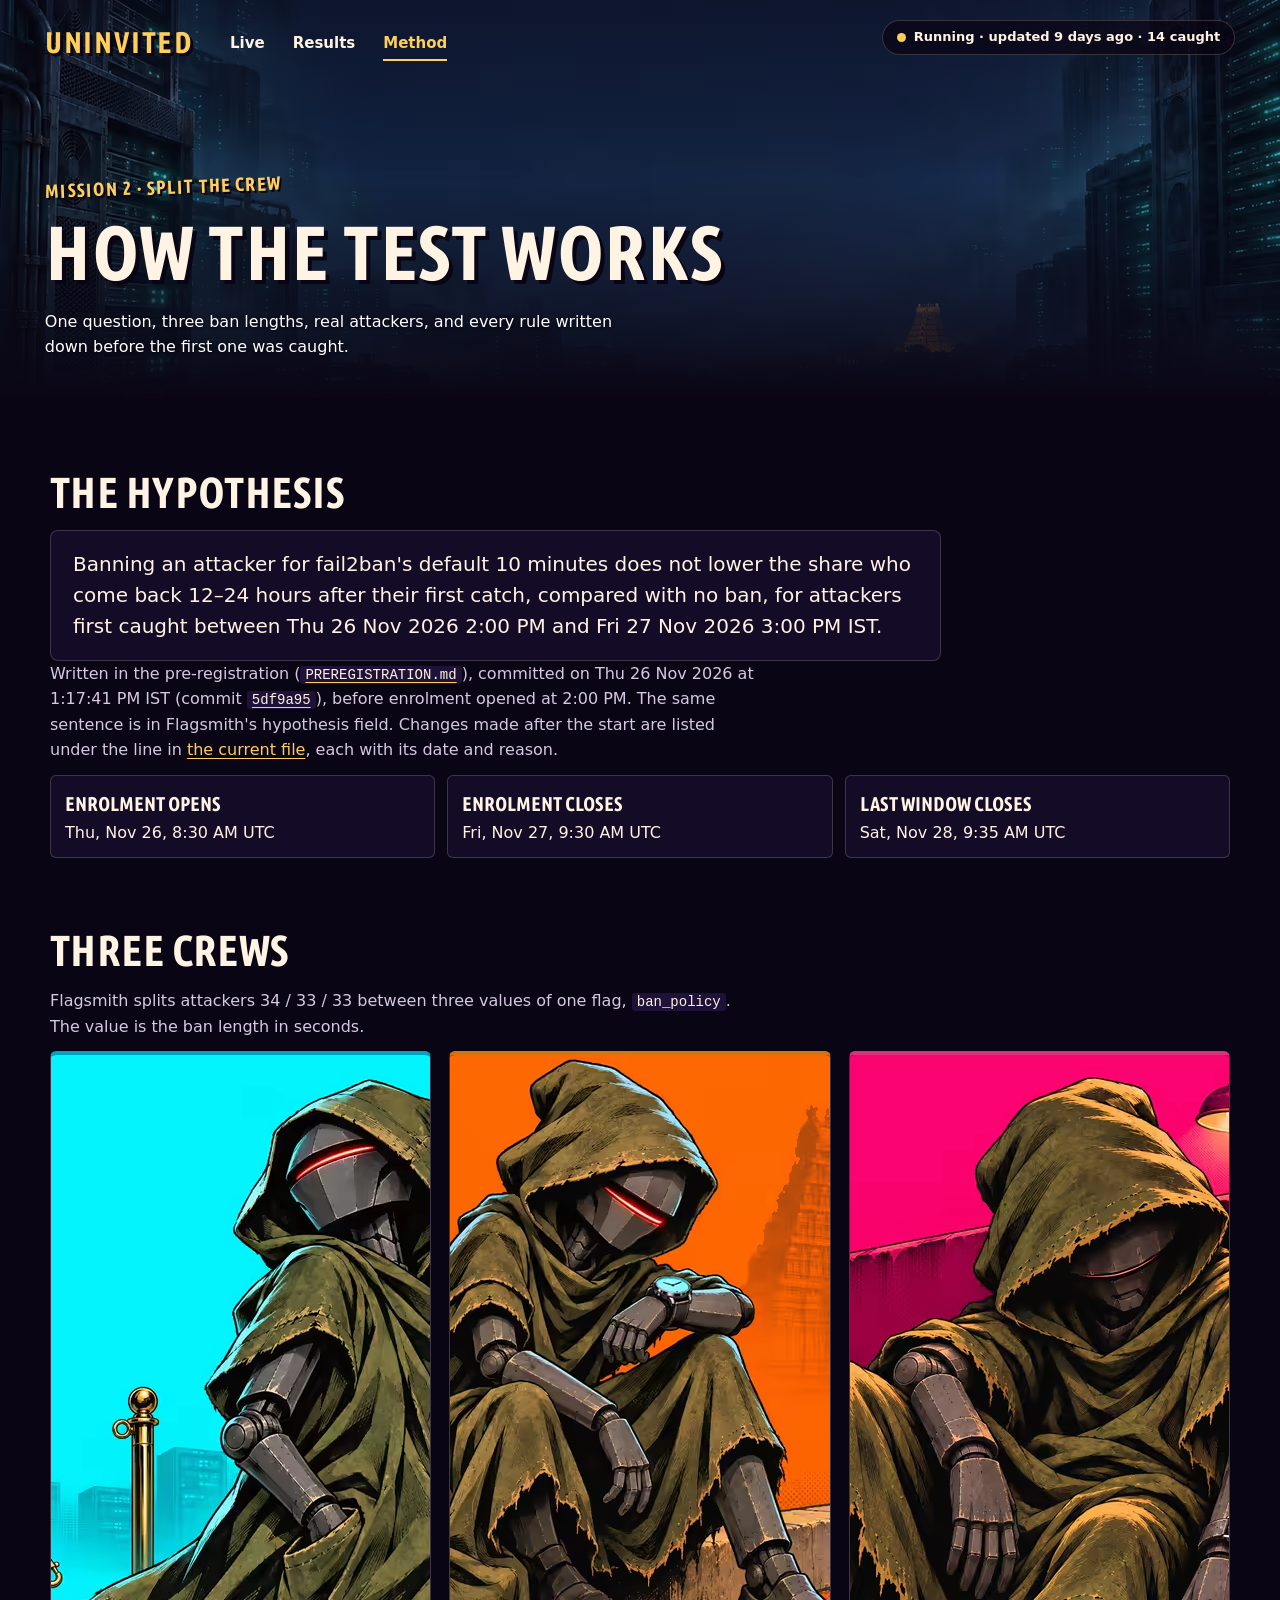
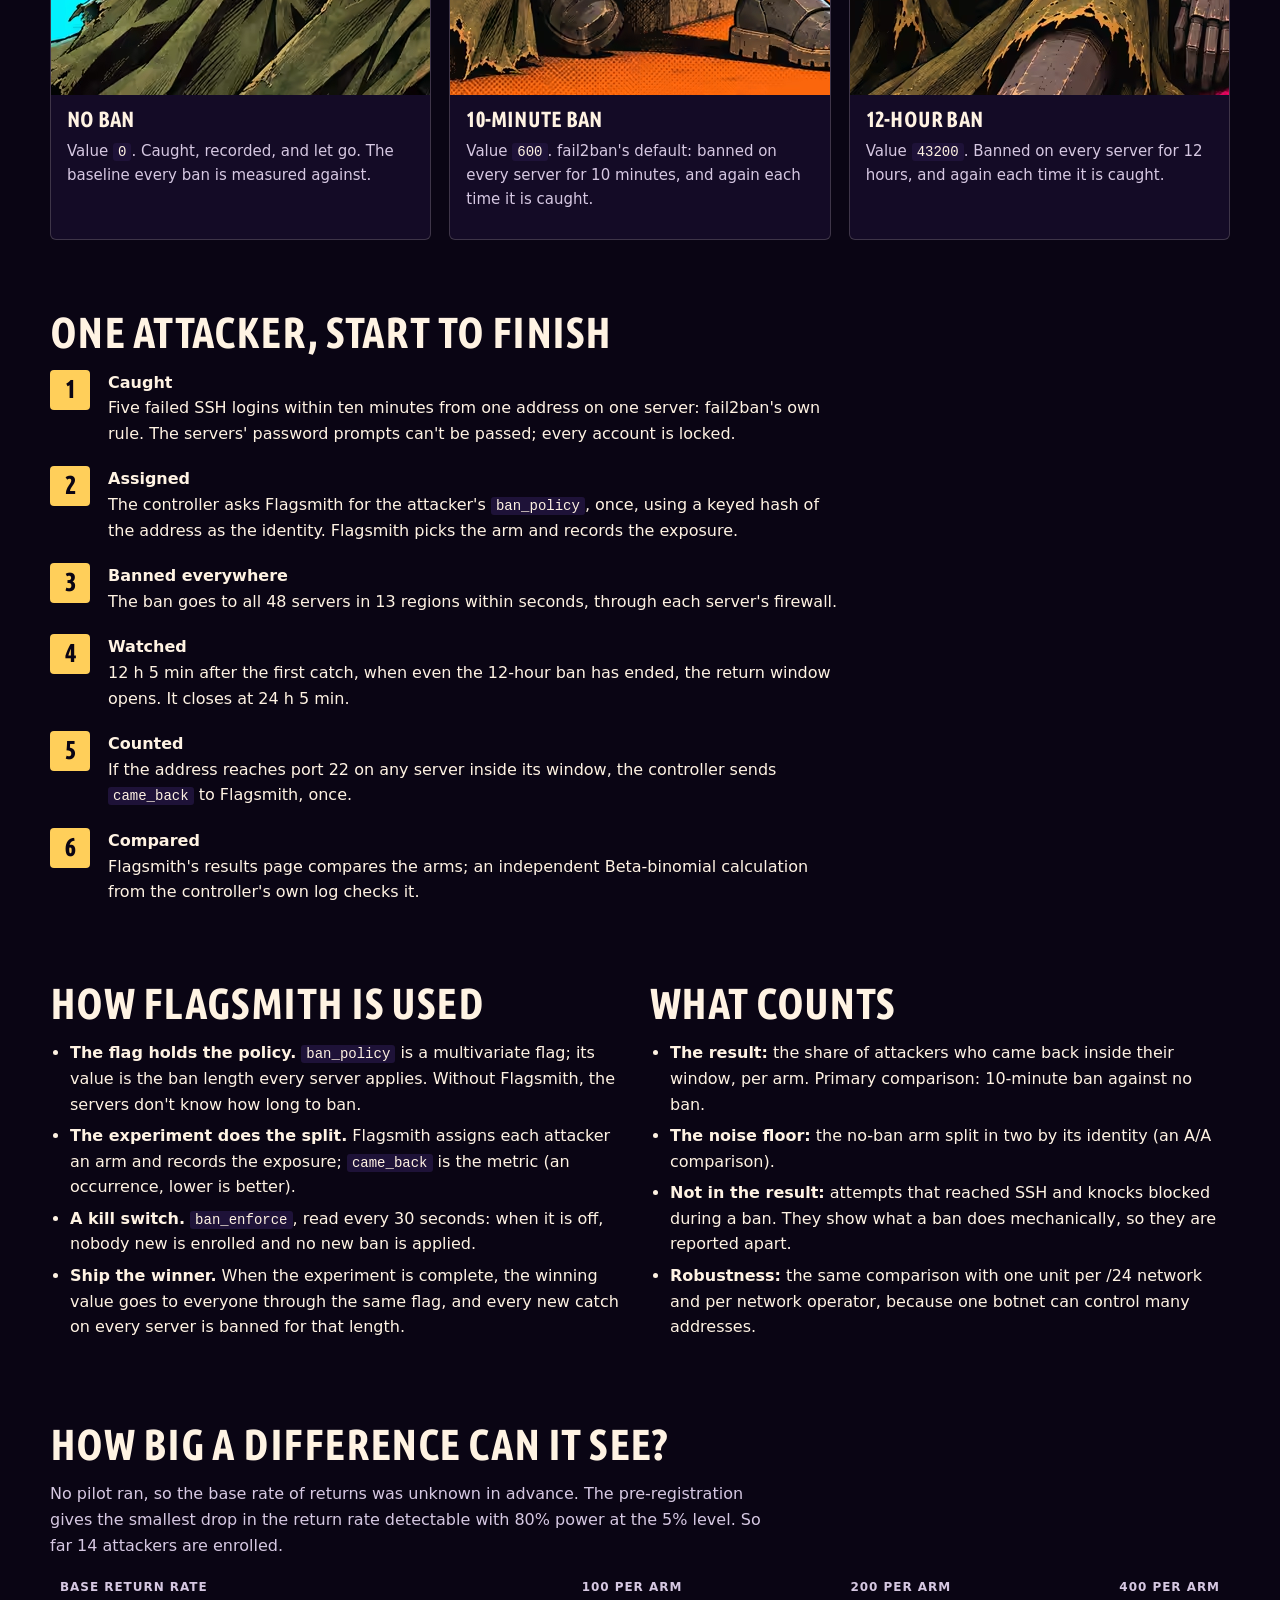
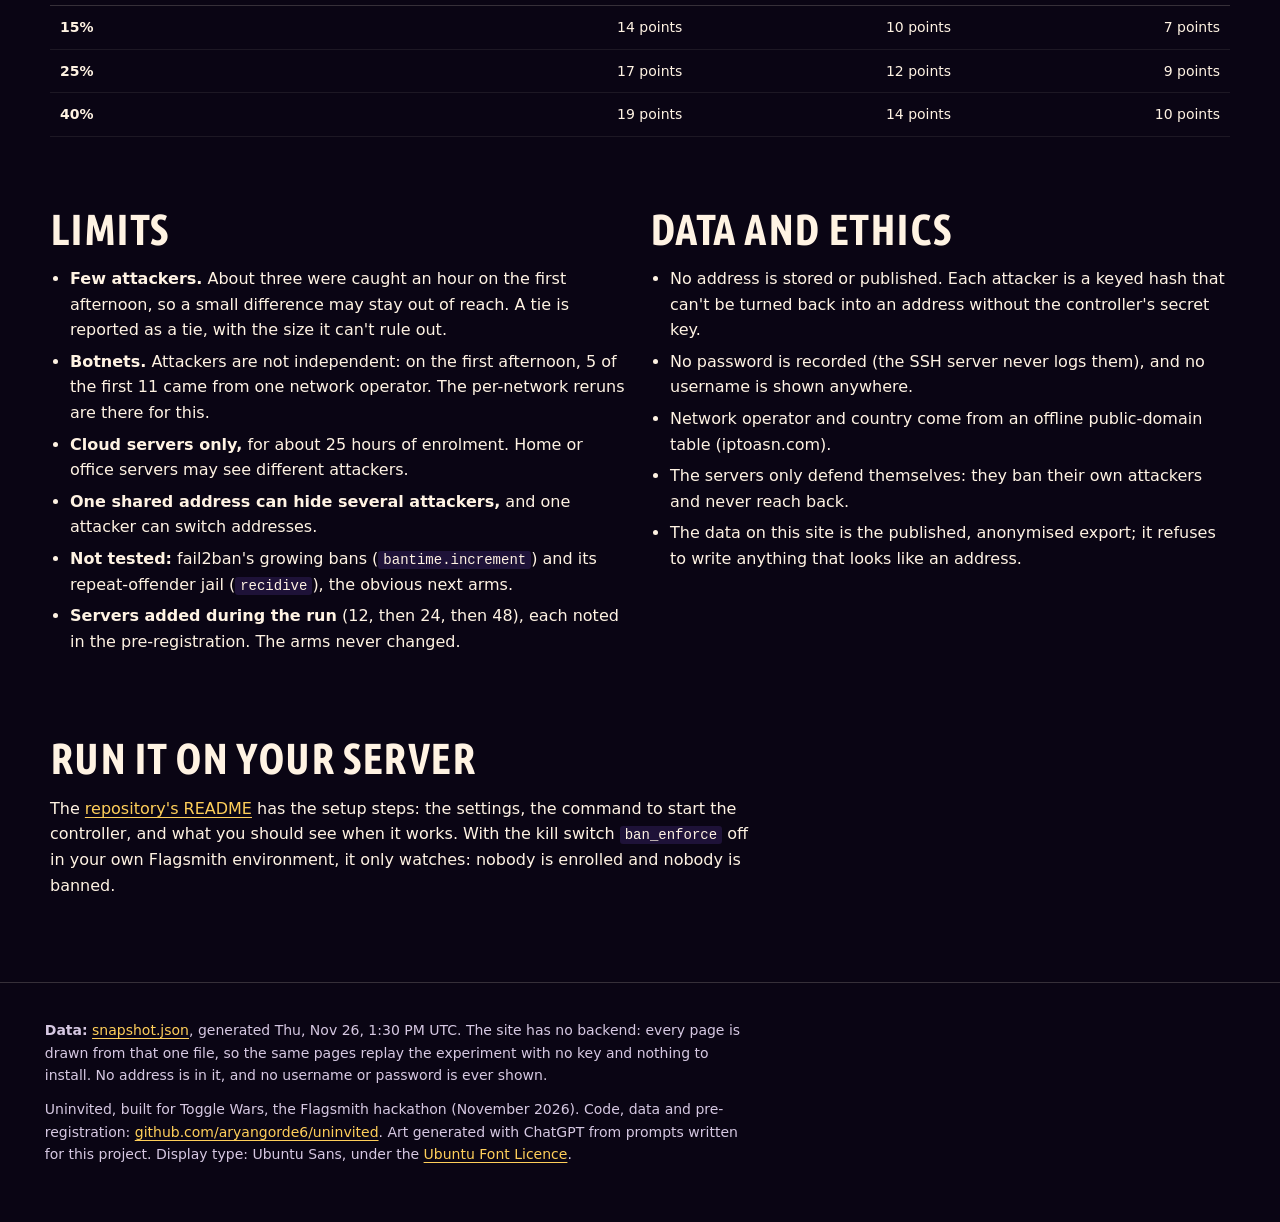
==== site/method.html @ 8458851e "Website (Live, Results, Method) with the replay, published to GitHub Pages; README for judges - site" ====
<!doctype html>
<html lang="en">
<head>
<meta charset="utf-8">
<meta name="viewport" content="width=device-width, initial-scale=1">
<meta http-equiv="Content-Security-Policy" content="default-src 'none'; script-src 'self'; style-src 'self'; img-src 'self'; font-src 'self'; connect-src 'self'; base-uri 'none'; form-action 'none'">
<meta name="referrer" content="no-referrer">
<title>Uninvited · Method: how the test works</title>
<meta name="description" content="The pre-registered hypothesis, the three arms, the return window, how Flagsmith runs the experiment, the limits, and how the data is kept safe.">
<meta property="og:title" content="Uninvited · Method: how the test works">
<meta property="og:description" content="A pre-registered Flagsmith experiment on real SSH attackers: hypothesis, arms, metric, limits and data ethics.">
<meta property="og:type" content="website">
<meta property="og:site_name" content="Uninvited">
<meta property="og:url" content="https://uninvited.aryangorde.com/method.html">
<meta property="og:image" content="https://uninvited.aryangorde.com/img/og.jpg">
<meta property="og:image:width" content="1200">
<meta property="og:image:height" content="630">
<meta property="og:image:alt" content="Uninvited: a temple gateway with a bouncer at the door and hooded robots queueing on the steps, beside the line: every user in this A/B test is trying to break in.">
<meta name="twitter:card" content="summary_large_image">
<link rel="canonical" href="https://uninvited.aryangorde.com/method.html">
<meta name="theme-color" content="#0a0514">
<link rel="icon" href="favicon.svg" type="image/svg+xml">
<link rel="preload" href="fonts/uninvited-display.woff" as="font" type="font/woff" crossorigin>
<link rel="stylesheet" href="css/site.css">
<script src="js/app.js" defer></script>
</head>
<body data-page="method" data-state="loading">
<a class="skip" href="#main">Skip to content</a>

<header class="band">
  <picture class="art">
    <source type="image/avif" srcset="img/mission-640.avif 640w, img/mission-1280.avif 1280w" sizes="100vw">
    <img src="img/mission-1280.webp" srcset="img/mission-640.webp 640w, img/mission-1280.webp 1280w" sizes="100vw" width="1280" height="720" alt="" fetchpriority="high">
  </picture>
  <div class="shade"></div>
  <div class="bar">
    <a class="logo" href="./">Uninvited</a>
    <nav class="nav" aria-label="Pages"><a href="./">Live</a><a href="results.html">Results</a><a href="method.html" aria-current="page">Method</a></nav>
    <p class="pill" data-fill="pill"><span class="dot"></span><span class="pill-text">Loading…</span></p>
  </div>
  <div class="band-text">
    <p class="mission">Mission 2 · Split the crew</p>
    <h1>How the test works</h1>
    <p class="lede">One question, three ban lengths, real attackers, and every rule written down before the first one was caught.</p>
  </div>
</header>

<main id="main" class="method">
  <div class="notice" role="alert"></div>
  <section class="section" aria-labelledby="hyp-h">
    <div class="wrap">
      <h2 id="hyp-h">The hypothesis</h2>
      <blockquote>Banning an attacker for fail2ban's default 10 minutes does not lower the share who come back 12–24 hours after their first catch, compared with no ban, for attackers first caught between Thu 26 Nov 2026 2:00 PM and Fri 27 Nov 2026 3:00 PM IST.</blockquote>
      <p class="intro">Written in the pre-registration (<a href="https://github.com/aryangorde6/uninvited/blob/5df9a9542aa64adc4e3a5939fb143389892cac93/PREREGISTRATION.md"><code>PREREGISTRATION.md</code></a>), committed on Thu 26 Nov 2026 at 1:17:41 PM IST (commit <a href="https://github.com/aryangorde6/uninvited/commit/5df9a9542aa64adc4e3a5939fb143389892cac93"><code>5df9a95</code></a>), before enrolment opened at 2:00 PM. The same sentence is in Flagsmith's hypothesis field. Changes made after the start are listed under the line in <a href="https://github.com/aryangorde6/uninvited/blob/main/PREREGISTRATION.md">the current file</a>, each with its date and reason.</p>
      <div class="timeline">
        <div><b>Enrolment opens</b><span data-fill="enrol-from">Thu 26 Nov, 2:00 PM IST</span></div>
        <div><b>Enrolment closes</b><span data-fill="enrol-until">Fri 27 Nov, 3:00 PM IST</span></div>
        <div><b>Last window closes</b><span data-fill="last-close">Sat 28 Nov, about 3:05 PM IST</span></div>
      </div>
    </div>
  </section>

  <section class="section" aria-labelledby="arms-h">
    <div class="wrap">
      <h2 id="arms-h">Three crews</h2>
      <p class="intro">Flagsmith splits attackers <span data-fill="split">34 / 33 / 33</span> between three values of one flag, <code>ban_policy</code>. The value is the ban length in seconds.</p>
      <div class="crews">
        <article class="card none">
          <picture><source type="image/avif" srcset="img/crew-1-320.avif 320w, img/crew-1-640.avif 640w" sizes="(max-width: 899px) 90vw, 360px"><img src="img/crew-1-320.webp" srcset="img/crew-1-320.webp 320w, img/crew-1-640.webp 640w" sizes="(max-width: 899px) 90vw, 360px" width="640" height="640" alt="" loading="lazy"></picture>
          <div class="body"><h3>No ban</h3><p>Value <code>0</code>. Caught, recorded, and let go. The baseline every ban is measured against.</p></div>
        </article>
        <article class="card m10">
          <picture><source type="image/avif" srcset="img/crew-2-320.avif 320w, img/crew-2-640.avif 640w" sizes="(max-width: 899px) 90vw, 360px"><img src="img/crew-2-320.webp" srcset="img/crew-2-320.webp 320w, img/crew-2-640.webp 640w" sizes="(max-width: 899px) 90vw, 360px" width="640" height="640" alt="" loading="lazy"></picture>
          <div class="body"><h3>10-minute ban</h3><p>Value <code>600</code>. fail2ban's default: banned on every server for 10 minutes, and again each time it is caught.</p></div>
        </article>
        <article class="card h12">
          <picture><source type="image/avif" srcset="img/crew-3-320.avif 320w, img/crew-3-640.avif 640w" sizes="(max-width: 899px) 90vw, 360px"><img src="img/crew-3-320.webp" srcset="img/crew-3-320.webp 320w, img/crew-3-640.webp 640w" sizes="(max-width: 899px) 90vw, 360px" width="640" height="640" alt="" loading="lazy"></picture>
          <div class="body"><h3>12-hour ban</h3><p>Value <code>43200</code>. Banned on every server for 12 hours, and again each time it is caught.</p></div>
        </article>
      </div>
    </div>
  </section>

  <section class="section" aria-labelledby="steps-h">
    <div class="wrap">
      <h2 id="steps-h">One attacker, start to finish</h2>
      <ol class="steps">
        <li><div><b>Caught</b>Five failed SSH logins within ten minutes from one address on one server: fail2ban's own rule. The servers' password prompts can't be passed; every account is locked.</div></li>
        <li><div><b>Assigned</b>The controller asks Flagsmith for the attacker's <code>ban_policy</code>, once, using a keyed hash of the address as the identity. Flagsmith picks the arm and records the exposure.</div></li>
        <li><div><b>Banned everywhere</b>The ban goes to all <span data-fill="servers">48</span> servers in <span data-fill="regions">13</span> regions within seconds, through each server's firewall.</div></li>
        <li><div><b>Watched</b>12 h 5 min after the first catch, when even the 12-hour ban has ended, the return window opens. It closes at 24 h 5 min.</div></li>
        <li><div><b>Counted</b>If the address reaches port 22 on any server inside its window, the controller sends <code>came_back</code> to Flagsmith, once.</div></li>
        <li><div><b>Compared</b>Flagsmith's results page compares the arms; an independent Beta-binomial calculation from the controller's own log checks it.</div></li>
      </ol>
    </div>
  </section>

  <section class="section" aria-labelledby="fs-h">
    <div class="wrap grid2">
      <div>
        <h2 id="fs-h">How Flagsmith is used</h2>
        <ul>
          <li><b>The flag holds the policy.</b> <code>ban_policy</code> is a multivariate flag; its value is the ban length every server applies. Without Flagsmith, the servers don't know how long to ban.</li>
          <li><b>The experiment does the split.</b> Flagsmith assigns each attacker an arm and records the exposure; <code>came_back</code> is the metric (an occurrence, lower is better).</li>
          <li><b>A kill switch.</b> <code>ban_enforce</code>, read every 30 seconds: when it is off, nobody new is enrolled and no new ban is applied.</li>
          <li><b>Ship the winner.</b> When the experiment is complete, the winning value goes to everyone through the same flag, and every new catch on every server is banned for that length.</li>
        </ul>
      </div>
      <div>
        <h2>What counts</h2>
        <ul>
          <li><b>The result:</b> the share of attackers who came back inside their window, per arm. Primary comparison: 10-minute ban against no ban.</li>
          <li><b>The noise floor:</b> the no-ban arm split in two by its identity (an A/A comparison).</li>
          <li><b>Not in the result:</b> attempts that reached SSH and knocks blocked during a ban. They show what a ban does mechanically, so they are reported apart.</li>
          <li><b>Robustness:</b> the same comparison with one unit per /24 network and per network operator, because one botnet can control many addresses.</li>
        </ul>
      </div>
    </div>
  </section>

  <section class="section" aria-labelledby="size-h">
    <div class="wrap">
      <h2 id="size-h">How big a difference can it see?</h2>
      <p class="intro">No pilot ran, so the base rate of returns was unknown in advance. The pre-registration gives the smallest drop in the return rate detectable with 80% power at the 5% level. So far <span data-fill="enrolled">…</span> attackers are enrolled.</p>
      <div class="table-wrap">
        <table>
          <caption class="visually-hidden">Smallest detectable drop, in percentage points, by base rate and attackers per arm</caption>
          <thead><tr><th scope="col">Base return rate</th><th scope="col" class="r">100 per arm</th><th scope="col" class="r">200 per arm</th><th scope="col" class="r">400 per arm</th></tr></thead>
          <tbody>
            <tr><th scope="row">15%</th><td class="r">14 points</td><td class="r">10 points</td><td class="r">7 points</td></tr>
            <tr><th scope="row">25%</th><td class="r">17 points</td><td class="r">12 points</td><td class="r">9 points</td></tr>
            <tr><th scope="row">40%</th><td class="r">19 points</td><td class="r">14 points</td><td class="r">10 points</td></tr>
          </tbody>
        </table>
      </div>
    </div>
  </section>

  <section class="section" aria-labelledby="limits-h">
    <div class="wrap grid2">
      <div>
        <h2 id="limits-h">Limits</h2>
        <ul>
          <li><b>Few attackers.</b> About three were caught an hour on the first afternoon, so a small difference may stay out of reach. A tie is reported as a tie, with the size it can't rule out.</li>
          <li><b>Botnets.</b> Attackers are not independent: on the first afternoon, 5 of the first 11 came from one network operator. The per-network reruns are there for this.</li>
          <li><b>Cloud servers only,</b> for about 25 hours of enrolment. Home or office servers may see different attackers.</li>
          <li><b>One shared address can hide several attackers,</b> and one attacker can switch addresses.</li>
          <li><b>Not tested:</b> fail2ban's growing bans (<code>bantime.increment</code>) and its repeat-offender jail (<code>recidive</code>), the obvious next arms.</li>
          <li><b>Servers added during the run</b> (12, then 24, then 48), each noted in the pre-registration. The arms never changed.</li>
        </ul>
      </div>
      <div>
        <h2>Data and ethics</h2>
        <ul>
          <li>No address is stored or published. Each attacker is a keyed hash that can't be turned back into an address without the controller's secret key.</li>
          <li>No password is recorded (the SSH server never logs them), and no username is shown anywhere.</li>
          <li>Network operator and country come from an offline public-domain table (iptoasn.com).</li>
          <li>The servers only defend themselves: they ban their own attackers and never reach back.</li>
          <li>The data on this site is the published, anonymised export; it refuses to write anything that looks like an address.</li>
        </ul>
      </div>
    </div>
  </section>

  <section class="section" aria-labelledby="try-h">
    <div class="wrap">
      <h2 id="try-h">Run it on your server</h2>
      <p>The <a href="https://github.com/aryangorde6/uninvited#readme">repository's README</a> has the setup steps: the settings, the command to start the controller, and what you should see when it works. With the kill switch <code>ban_enforce</code> off in your own Flagsmith environment, it only watches: nobody is enrolled and nobody is banned.</p>
    </div>
  </section>
</main>

<footer class="foot">
  <p><b>Data:</b> <a href="data/snapshot.json" download>snapshot.json</a>, generated <span data-fill="generated">…</span>. The site has no backend: every page is drawn from that one file, so the same pages replay the experiment with no key and nothing to install. No address is in it, and no username or password is ever shown.</p>
  <p>Uninvited, built for Toggle Wars, the Flagsmith hackathon (November 2026). Code, data and pre-registration: <a href="https://github.com/aryangorde6/uninvited">github.com/aryangorde6/uninvited</a>. Art generated with ChatGPT from prompts written for this project. Display type: Ubuntu Sans, under the <a href="fonts/LICENCE.txt">Ubuntu Font Licence</a>.</p>
</footer>
</body>
</html>
---- site/css/site.css ----
/* Uninvited website. One stylesheet for the three pages.
   Look: a night-city crime-game poster (stars, "busted" stamps, crews) around the temple-gate art.
   Data, charts and the integrity gate stay plain. Motion uses only transform and opacity. */

@font-face {
  font-family: "Uninvited Display";
  src: url("../fonts/uninvited-display.woff") format("woff");
  font-display: optional;  /* small and preloaded: used from the first paint, so no text reflows */
}

:root {
  --ink: #0a0514;          /* page */
  --surface: #140b26;      /* panels, chart surface */
  --surface-2: #1e1238;
  --line: rgba(255, 243, 227, .18);
  --paper: #fff3e3;        /* text */
  --muted: #d6c8e2;        /* secondary text, 11:1 on --surface */
  --sun: #ffcf5a;          /* accent, focus */
  --glass: rgba(10, 5, 20, .72);
  /* the three arms, the same everywhere (validated for colour-blind separation on --surface) */
  --none: #00a4c0;
  --m10: #da720d;
  --h12: #db327b;
  /* status, used only for the gate, always with an icon and a word */
  --pass: #3ddc84;
  --fail: #ff6b6b;
  --display: "Uninvited Display", "Arial Narrow", sans-serif;
  --body: system-ui, -apple-system, "Segoe UI", Roboto, Ubuntu, sans-serif;
  --pad: clamp(18px, 3.5vw, 48px);
  color-scheme: dark;
}

* { box-sizing: border-box; }
html { background: var(--ink); scrollbar-color: #5a4a78 var(--ink); }
body { margin: 0; color: var(--paper); font: 16px/1.6 var(--body); -webkit-text-size-adjust: 100%; }
::selection { background: var(--h12); color: #fff; }
img { display: block; max-width: 100%; }
a { color: var(--sun); text-underline-offset: .2em; }
a:hover { color: #fff; }
:focus-visible { outline: 3px solid var(--sun); outline-offset: 3px; }
h1, h2, h3 { font-family: var(--display); font-weight: 400; text-transform: uppercase; line-height: 1; letter-spacing: .01em; text-wrap: balance; margin: 0; }
h2 { font-size: clamp(30px, 3.4vw, 44px); margin-bottom: 14px; }
h3 { font-size: 22px; margin-bottom: 8px; }
.section-h3 { margin-top: 32px; }
p { margin: 0 0 12px; max-width: 70ch; }
.num, table { font-variant-numeric: tabular-nums; }
.visually-hidden { position: absolute; width: 1px; height: 1px; overflow: hidden; clip-path: inset(50%); white-space: nowrap; }
.skip { position: absolute; left: 12px; top: -60px; z-index: 10; background: var(--sun); color: var(--ink); padding: 8px 14px; font-weight: 700; }
.skip:focus { top: 12px; }

/* ---------- top bar ---------- */
.bar { position: relative; z-index: 3; display: flex; align-items: center; gap: clamp(16px, 3vw, 36px); padding: 20px var(--pad); }
.logo { font-family: var(--display); font-size: 30px; letter-spacing: .06em; text-transform: uppercase; color: var(--sun); text-decoration: none; text-shadow: 3px 3px 0 var(--ink); line-height: 1; }
.logo:hover { color: var(--sun); }
.nav { display: flex; gap: clamp(14px, 2.4vw, 28px); }
.nav a { color: var(--paper); text-decoration: none; font-weight: 650; font-size: 15px; padding: 6px 0; }
.nav a:hover { color: var(--sun); }
.nav a[aria-current="page"] { color: var(--sun); box-shadow: inset 0 -2px 0 var(--sun); }
.pill { margin-left: auto; display: flex; align-items: center; gap: 8px; background: var(--glass); border: 1px solid var(--line); border-radius: 999px; padding: 6px 14px; font-size: 13px; font-weight: 650; white-space: nowrap; }
.pill-text { overflow: hidden; text-overflow: ellipsis; white-space: nowrap; min-width: 0; }
.dot { width: 9px; height: 9px; border-radius: 50%; background: var(--muted); flex: none; }
[data-phase="enrolling"] .dot, [data-phase="watching"] .dot { background: var(--pass); }
[data-stale] .dot { background: var(--sun); }   /* between check-ins: normal, not a fault */
[data-state="error"] .dot { background: var(--fail); }

/* snapshot or error notice: at the top of the page content (below the Live hero), never over the art */
.notice { margin: 24px max(var(--pad), calc((100% - 1180px) / 2)) 0; padding: 12px 16px; background: var(--surface); border: 1px solid var(--sun); border-radius: 6px; font-size: 14px; display: none; }
.notice.error { background: #3a1420; border-color: var(--fail); }
.notice.show { display: block; }
.notice button { margin-left: 8px; }

/* ---------- buttons ---------- */
.btn { display: inline-block; font-family: var(--display); text-transform: uppercase; letter-spacing: .05em; font-size: 19px; line-height: 1; padding: 14px 22px; text-decoration: none; border: 2px solid var(--ink); box-shadow: 5px 5px 0 var(--ink); transition: transform .15s ease-out; }
.btn:hover { transform: translate(-2px, -2px); }
.btn.primary { background: var(--sun); color: var(--ink); }
.btn.ghost { background: var(--glass); color: var(--paper); border-color: var(--paper); }
button.link { font: inherit; color: var(--sun); background: none; border: 0; padding: 0; text-decoration: underline; text-underline-offset: .2em; cursor: pointer; }
button.small { font: 600 14px var(--body); color: var(--ink); background: var(--sun); border: 0; border-radius: 4px; padding: 8px 14px; cursor: pointer; }

/* ---------- Live hero: art behind, title in the left third (clear of the guardians) ---------- */
.hero { position: relative; min-height: 100svh; display: flex; flex-direction: column; overflow: hidden; }
.hero .art { position: absolute; inset: 0; z-index: 0; }
.hero .art img { width: 100%; height: 100%; object-fit: cover; object-position: 0% 50%; }
.hero .shade { position: absolute; inset: 0; z-index: 1; background:
  linear-gradient(90deg, rgba(10, 5, 20, .82) 0%, rgba(10, 5, 20, .5) 28%, rgba(10, 5, 20, 0) 44%),
  linear-gradient(0deg, rgba(10, 5, 20, .92) 0%, rgba(10, 5, 20, 0) 30%),
  linear-gradient(180deg, rgba(10, 5, 20, .55) 0%, rgba(10, 5, 20, 0) 14%); }
.embers { position: absolute; inset: 0; z-index: 1; pointer-events: none; opacity: .85; background-image:
  radial-gradient(2px 2px at 12% 30%, #ffb35c, transparent), radial-gradient(1.5px 1.5px at 28% 62%, #ff7a3d, transparent),
  radial-gradient(2px 2px at 21% 18%, #ffd27a, transparent), radial-gradient(1.5px 1.5px at 6% 52%, #ff8f4d, transparent),
  radial-gradient(2px 2px at 33% 40%, #ffc15e, transparent); }
.hero-text { position: relative; z-index: 2; padding: clamp(12px, 5vh, 64px) var(--pad) 0; max-width: min(calc(36vw - 20px), 600px); }
.mission { display: inline-block; font-family: var(--display); font-size: 19px; color: var(--sun); text-transform: uppercase; letter-spacing: .06em; transform: rotate(-2deg); margin-bottom: 12px; text-shadow: 2px 2px 0 var(--ink); }
.hero h1 { font-size: clamp(38px, 4.1vw, 74px); line-height: .95; text-shadow: 4px 4px 0 var(--ink); }
.hero h1 em { font-style: normal; color: var(--sun); }
.lede { margin-top: 18px; font-size: clamp(16px, 1.25vw, 18px); line-height: 1.55; color: #fff; text-shadow: 0 1px 3px var(--ink); }
.cta { margin-top: 24px; display: flex; flex-wrap: wrap; gap: 14px; }

/* the crews and the latest catches, along the bottom of the hero */
.hud { position: relative; z-index: 2; margin-top: auto; display: flex; gap: 14px; padding: 24px var(--pad) 28px; align-items: stretch; flex-wrap: wrap; }
.crew { min-width: 170px; background: var(--glass); border: 1px solid var(--line); border-top: 4px solid; padding: 10px 16px 12px; }
.crew.none { border-top-color: var(--none); } .crew.m10 { border-top-color: var(--m10); } .crew.h12 { border-top-color: var(--h12); }
.crew .label { font-size: 12px; font-weight: 750; letter-spacing: .1em; text-transform: uppercase; color: var(--muted); }
.crew .big { font-family: var(--display); font-size: 34px; line-height: 1.1; }
.crew .small { font-size: 13px; color: var(--muted); }
.wire { flex: 1 1 300px; max-width: 430px; background: var(--glass); border: 1px solid var(--line); padding: 10px 16px; font-size: 13px; line-height: 1.8; }
.wire .label { font-size: 12px; font-weight: 750; letter-spacing: .1em; text-transform: uppercase; color: var(--muted); }
.wire ol { list-style: none; margin: 0; padding: 0; }
.wire li { display: flex; gap: 8px; align-items: center; white-space: nowrap; overflow: hidden; text-overflow: ellipsis; }

/* featured attacker, bottom right, over the queue (never on a guardian or the bouncer) */
.wanted { position: absolute; right: var(--pad); bottom: 30px; z-index: 2; display: flex; flex-direction: column; align-items: flex-end; gap: 6px; text-align: right; }
.wanted .tag { font-family: var(--display); font-size: 28px; text-shadow: 3px 3px 0 var(--ink); transform: rotate(-3deg); }
.wanted .meta { font-size: 13px; font-weight: 650; background: var(--glass); padding: 4px 10px; }
.stamp { font-family: var(--display); font-size: 26px; letter-spacing: .05em; text-transform: uppercase; color: #ff8ab8; border: 4px solid currentColor; padding: 2px 12px; transform: rotate(-8deg); background: rgba(10, 5, 20, .6); }
.stamp.let-go { color: #6fe3f5; }
.stamp.slam { animation: slam .5s cubic-bezier(.16, 1, .3, 1) both; }
@keyframes slam { from { transform: rotate(-8deg) scale(1.8); opacity: 0; } to { transform: rotate(-8deg) scale(1); opacity: 1; } }

/* wanted stars: one star per failed login, five means caught */
.stars { display: inline-flex; gap: 2px; color: var(--sun); flex: none; }
.stars svg { width: 14px; height: 14px; fill: currentColor; }
.wanted .stars svg { width: 22px; height: 22px; filter: drop-shadow(2px 2px 0 var(--ink)); }

/* ---------- page header band (Results, Method) ---------- */
.band { position: relative; overflow: hidden; min-height: 400px; display: flex; flex-direction: column; }
.band .art { position: absolute; inset: 0; z-index: 0; }
.band .art img { width: 100%; height: 100%; object-fit: cover; object-position: 50% 70%; }
.band .shade { position: absolute; inset: 0; z-index: 1; background: linear-gradient(0deg, var(--ink) 0%, rgba(10, 5, 20, .35) 55%, rgba(10, 5, 20, .6) 100%); }
.band-text { position: relative; z-index: 2; margin-top: auto; padding: 24px var(--pad) 28px; max-width: 900px; }
.band h1 { font-size: clamp(42px, 6vw, 84px); text-shadow: 4px 4px 0 var(--ink); }
.band .lede { max-width: 60ch; }

/* ---------- sections ---------- */
main { display: block; }
.section { padding: clamp(36px, 6vw, 72px) var(--pad); }
.section + .section { padding-top: 0; }
.wrap { max-width: 1180px; margin: 0 auto; }
.panel { background: var(--surface); border: 1px solid var(--line); border-radius: 8px; padding: clamp(16px, 2.4vw, 28px); }
.intro { color: var(--muted); }
.status-line { display: flex; flex-wrap: wrap; gap: 8px 20px; font-size: 14px; color: var(--muted); margin-top: 8px; }
.status-line b { color: var(--paper); font-weight: 650; }
.badge { display: inline-flex; align-items: center; gap: 8px; font-family: var(--display); text-transform: uppercase; letter-spacing: .05em; font-size: 18px; padding: 6px 12px; border: 2px solid currentColor; border-radius: 4px; }
.badge.running { color: var(--sun); }
.badge.complete { color: var(--pass); }
.badge svg { width: 18px; height: 18px; fill: currentColor; }

/* arm key: a coloured swatch beside plain text */
.arm { display: inline-flex; align-items: center; gap: 8px; white-space: nowrap; }
.sw { width: 12px; height: 12px; border-radius: 3px; flex: none; }
.sw.none { background: var(--none); } .sw.m10 { background: var(--m10); } .sw.h12 { background: var(--h12); }
.legend { display: flex; flex-wrap: wrap; gap: 8px 22px; font-size: 14px; color: var(--muted); margin: 10px 0 16px; align-items: center; }
.legend .win { width: 22px; height: 12px; border: 1.5px dashed var(--muted); border-radius: 2px; }
.legend .back { width: 3px; height: 14px; background: var(--paper); }
.legend .now { width: 2px; height: 14px; background: var(--sun); }

/* ---------- lanes (Live) ---------- */
.table-wrap { overflow-x: auto; }
table { width: 100%; border-collapse: collapse; font-size: 14px; }
th { text-align: left; font-size: 12px; font-weight: 750; letter-spacing: .08em; text-transform: uppercase; color: var(--muted); padding: 8px 10px; border-bottom: 1px solid var(--line); vertical-align: bottom; }
td { padding: 10px; border-bottom: 1px solid rgba(255, 243, 227, .08); vertical-align: middle; }
td.r, th.r { text-align: right; }
tbody th { text-transform: none; letter-spacing: 0; font-size: 14px; font-weight: 600; color: var(--paper); border-bottom: 1px solid rgba(255, 243, 227, .08); vertical-align: middle; }
.id { font-weight: 650; }
.sub { display: block; font-size: 12.5px; color: var(--muted); }
.lane-col { width: 34%; min-width: 220px; }
.axis { display: flex; justify-content: space-between; font-size: 11px; color: var(--muted); letter-spacing: 0; text-transform: none; font-weight: 600; margin-top: 4px; }
.lane { position: relative; height: 22px; background: rgba(255, 243, 227, .05); border-radius: 3px; }
.lane > span { position: absolute; top: 0; bottom: 0; }
.lane .ban { top: 4px; bottom: 4px; min-width: 3px; border-radius: 2px; }
.lane .ban.m10 { background: var(--m10); } .lane .ban.h12 { background: var(--h12); }
.lane .win { border: 1.5px dashed var(--muted); border-radius: 2px; }
.lane .back { width: 3px; background: var(--paper); }
.lane .now { width: 2px; background: var(--sun); }
.more { margin-top: 14px; }
.empty { padding: 28px; text-align: center; color: var(--muted); border: 1px dashed var(--line); border-radius: 8px; }
.empty b { color: var(--paper); display: block; font-size: 17px; margin-bottom: 4px; }

/* ---------- servers (Live) ---------- */
.regions { display: grid; grid-template-columns: repeat(auto-fill, minmax(150px, 1fr)); gap: 14px; }
.region .name { font-size: 13px; font-weight: 650; margin-bottom: 6px; }
.region .name small { color: var(--muted); font-weight: 500; }
.cells { display: flex; flex-wrap: wrap; gap: 4px; }
.cell { width: 26px; height: 26px; border-radius: 4px; border: 1px solid rgba(255, 207, 90, .45); }
.cell.l1 { background: rgba(255, 207, 90, .22); } .cell.l2 { background: rgba(255, 207, 90, .45); }
.cell.l3 { background: rgba(255, 207, 90, .72); } .cell.l4 { background: var(--sun); }
.scale { display: flex; gap: 14px; flex-wrap: wrap; align-items: center; font-size: 13px; color: var(--muted); margin: 6px 0 18px; }
.scale span { display: inline-flex; gap: 6px; align-items: center; }
.scale .cell { width: 16px; height: 16px; }
details { margin-top: 16px; }
summary { cursor: pointer; color: var(--sun); font-weight: 600; }
pre { white-space: pre-wrap; font: 13px/1.5 ui-monospace, "Ubuntu Mono", Menlo, monospace; background: var(--ink); border: 1px solid var(--line); border-radius: 6px; padding: 14px; overflow-x: auto; }

/* ---------- results chart: rate per arm, dot and 95% interval ---------- */
.chart { margin-top: 8px; }
.chart .row { display: grid; grid-template-columns: 150px 1fr; gap: 14px; align-items: center; min-height: 52px; }
.chart .track { position: relative; height: 40px; }
.chart .grid { position: absolute; top: 0; bottom: 0; width: 1px; background: rgba(255, 243, 227, .1); }
.chart .ci { position: absolute; top: 18px; height: 4px; border-radius: 2px; }
.chart .pt { position: absolute; top: 12px; width: 16px; height: 16px; margin-left: -8px; border-radius: 50%; border: 2px solid var(--surface); }
.chart .none { background: var(--none); } .chart .m10 { background: var(--m10); } .chart .h12 { background: var(--h12); }
.chart .pending { position: absolute; top: 10px; left: 0; font-size: 13px; color: var(--muted); }
.chart .tip { position: absolute; bottom: 40px; transform: translateX(-50%); background: var(--ink); border: 1px solid var(--line); border-radius: 6px; padding: 6px 10px; font-size: 13px; white-space: nowrap; opacity: 0; pointer-events: none; transition: opacity .12s; z-index: 2; }
.chart .track:hover .tip, .chart .track:focus-visible .tip { opacity: 1; }
.chart .ticks { position: relative; height: 20px; margin-left: 164px; font-size: 12px; color: var(--muted); }
.chart .ticks span { position: absolute; transform: translateX(-50%); }
.checks { list-style: none; padding: 0; margin: 12px 0 0; }
.checks li { display: flex; gap: 10px; align-items: baseline; padding: 6px 0; border-bottom: 1px solid rgba(255, 243, 227, .08); }
.checks .st { flex: none; width: 64px; font-weight: 750; font-size: 13px; letter-spacing: .05em; }
.st.pass { color: var(--pass); } .st.fail { color: var(--fail); } .st.skip, .st.info { color: var(--muted); }
.gate-head { display: flex; flex-wrap: wrap; align-items: center; gap: 14px; }
.gate-badge { font-family: var(--display); font-size: 30px; padding: 4px 14px; border: 3px solid currentColor; border-radius: 4px; }
.gate-badge.pass { color: var(--pass); } .gate-badge.fail { color: var(--fail); }
.verdict { font-size: clamp(18px, 1.8vw, 22px); line-height: 1.5; max-width: 62ch; min-height: 3lh; }
[data-chart] { min-height: 176px; }
[data-fill="status"] { min-height: 40px; }
.checks { min-height: 220px; }
.grid2 { display: grid; grid-template-columns: repeat(auto-fit, minmax(300px, 1fr)); gap: 20px; }
.kv { display: grid; grid-template-columns: auto 1fr; gap: 6px 16px; margin: 0; font-size: 15px; }
.kv dt { color: var(--muted); }
.kv dd { margin: 0; }

/* ---------- method ---------- */
.crews { display: grid; grid-template-columns: repeat(auto-fit, minmax(230px, 1fr)); gap: 18px; }
.card { background: var(--surface); border: 1px solid var(--line); border-top: 4px solid; border-radius: 6px; overflow: hidden; }
.card.none { border-top-color: var(--none); } .card.m10 { border-top-color: var(--m10); } .card.h12 { border-top-color: var(--h12); }
.card img { width: 100%; aspect-ratio: 4 / 3; object-fit: cover; object-position: 50% 25%; }
.card .body { padding: 14px 16px 16px; }
.card .body p { font-size: 15px; color: var(--muted); }
.card code, .method code { font: 14px ui-monospace, "Ubuntu Mono", Menlo, monospace; background: var(--surface-2); padding: 1px 5px; border-radius: 3px; color: var(--paper); }
.steps { counter-reset: step; list-style: none; padding: 0; margin: 0; display: grid; gap: 14px; max-width: 78ch; }
.steps li { counter-increment: step; display: grid; grid-template-columns: 44px 1fr; gap: 14px; align-items: start; }
.steps li::before { content: counter(step); font-family: var(--display); font-size: 26px; line-height: 1; color: var(--ink); background: var(--sun); width: 40px; height: 40px; display: grid; place-items: center; border-radius: 4px; }
.steps b { display: block; }
blockquote { margin: 0; padding: 18px 22px; border: 1px solid var(--line); border-radius: 8px; background: var(--surface); font-size: clamp(17px, 1.6vw, 20px); line-height: 1.55; max-width: 70ch; }
.method ul { padding-left: 20px; margin: 0 0 12px; max-width: 70ch; }
.method li { margin-bottom: 6px; }
.timeline { display: grid; grid-template-columns: repeat(auto-fit, minmax(200px, 1fr)); gap: 12px; margin-top: 12px; }
.timeline div { background: var(--surface); border: 1px solid var(--line); border-radius: 6px; padding: 12px 14px; }
.timeline b { display: block; font-family: var(--display); font-size: 20px; text-transform: uppercase; font-weight: 400; }

/* ---------- footer ---------- */
.foot { padding: 36px var(--pad) 44px; border-top: 1px solid var(--line); font-size: 14px; color: var(--muted); }
.foot p { max-width: 80ch; }

/* ---------- loading state: placeholders pulse gently ---------- */
[data-state="loading"] [data-fill] { opacity: .55; }

/* ---------- phones and portrait tablets: text on solid ink, the tall art below it ---------- */
@media (max-aspect-ratio: 1/1), (max-width: 899px) {
  /* logo, pages, then the pill, each on its own row: a longer pill text never moves anything */
  .bar { display: grid; grid-template-columns: minmax(0, 1fr); justify-items: start; gap: 8px; padding-top: 16px; padding-bottom: 12px; }
  .pill { margin-left: 0; max-width: 100%; min-width: 0; }
  .hero { min-height: 0; }
  .hero .art { position: relative; order: 2; margin-top: -40px; }
  .hero .art img { height: auto; aspect-ratio: 941 / 1000; object-position: 50% 100%;
    mask-image: linear-gradient(180deg, transparent 0%, #000 24%, #000 80%, transparent 100%); }
  .hero .shade, .embers, .wanted, .wire { display: none; }
  .hero-text { order: 1; max-width: 640px; padding-top: 8px; }
  .hud { order: 3; margin-top: -24px; padding-top: 0; gap: 10px; }
  .crew { flex: 1 1 0; min-width: 0; padding: 8px 10px; }
  .crew .big { font-size: 28px; }
  .crew .label { font-size: 11px; letter-spacing: .06em; }
  .band { min-height: 300px; }
  .band .art img { object-position: 0% 70%; }  /* keeps the distant temple clear of the title */
  .lane-col { min-width: 0; }
  /* lanes become one card per attacker */
  .lanes thead { display: none; }
  .lanes tr { display: grid; grid-template-columns: 1fr auto; gap: 6px 12px; padding: 12px 0; border-bottom: 1px solid var(--line); }
  .lanes td { padding: 0; border: 0; }
  .lanes td.lane-col, .lanes td:last-child { grid-column: 1 / -1; width: auto; }
  .lanes td.r { text-align: left; }
  .lanes td[data-label]::before { content: attr(data-label) ": "; color: var(--muted); font-size: 12.5px; }
  .chart .row { grid-template-columns: 1fr; gap: 2px; }
  .chart .ticks { margin-left: 0; }
  th, td { padding: 8px 6px; }
  thead th { font-size: 11px; letter-spacing: .03em; }
}
@media (max-width: 420px) {
  .logo { font-size: 26px; }
  .pill { font-size: 12px; padding: 5px 10px; }
  .btn { font-size: 17px; padding: 12px 16px; }
  .crew .label { font-size: 10.5px; }
}

@media (prefers-reduced-motion: reduce) {
  *, *::before, *::after { animation: none !important; transition: none !important; }
}
@media (forced-colors: active) {
  .sw, .cell, .lane .ban, .chart .pt, .chart .ci { forced-color-adjust: none; }
}
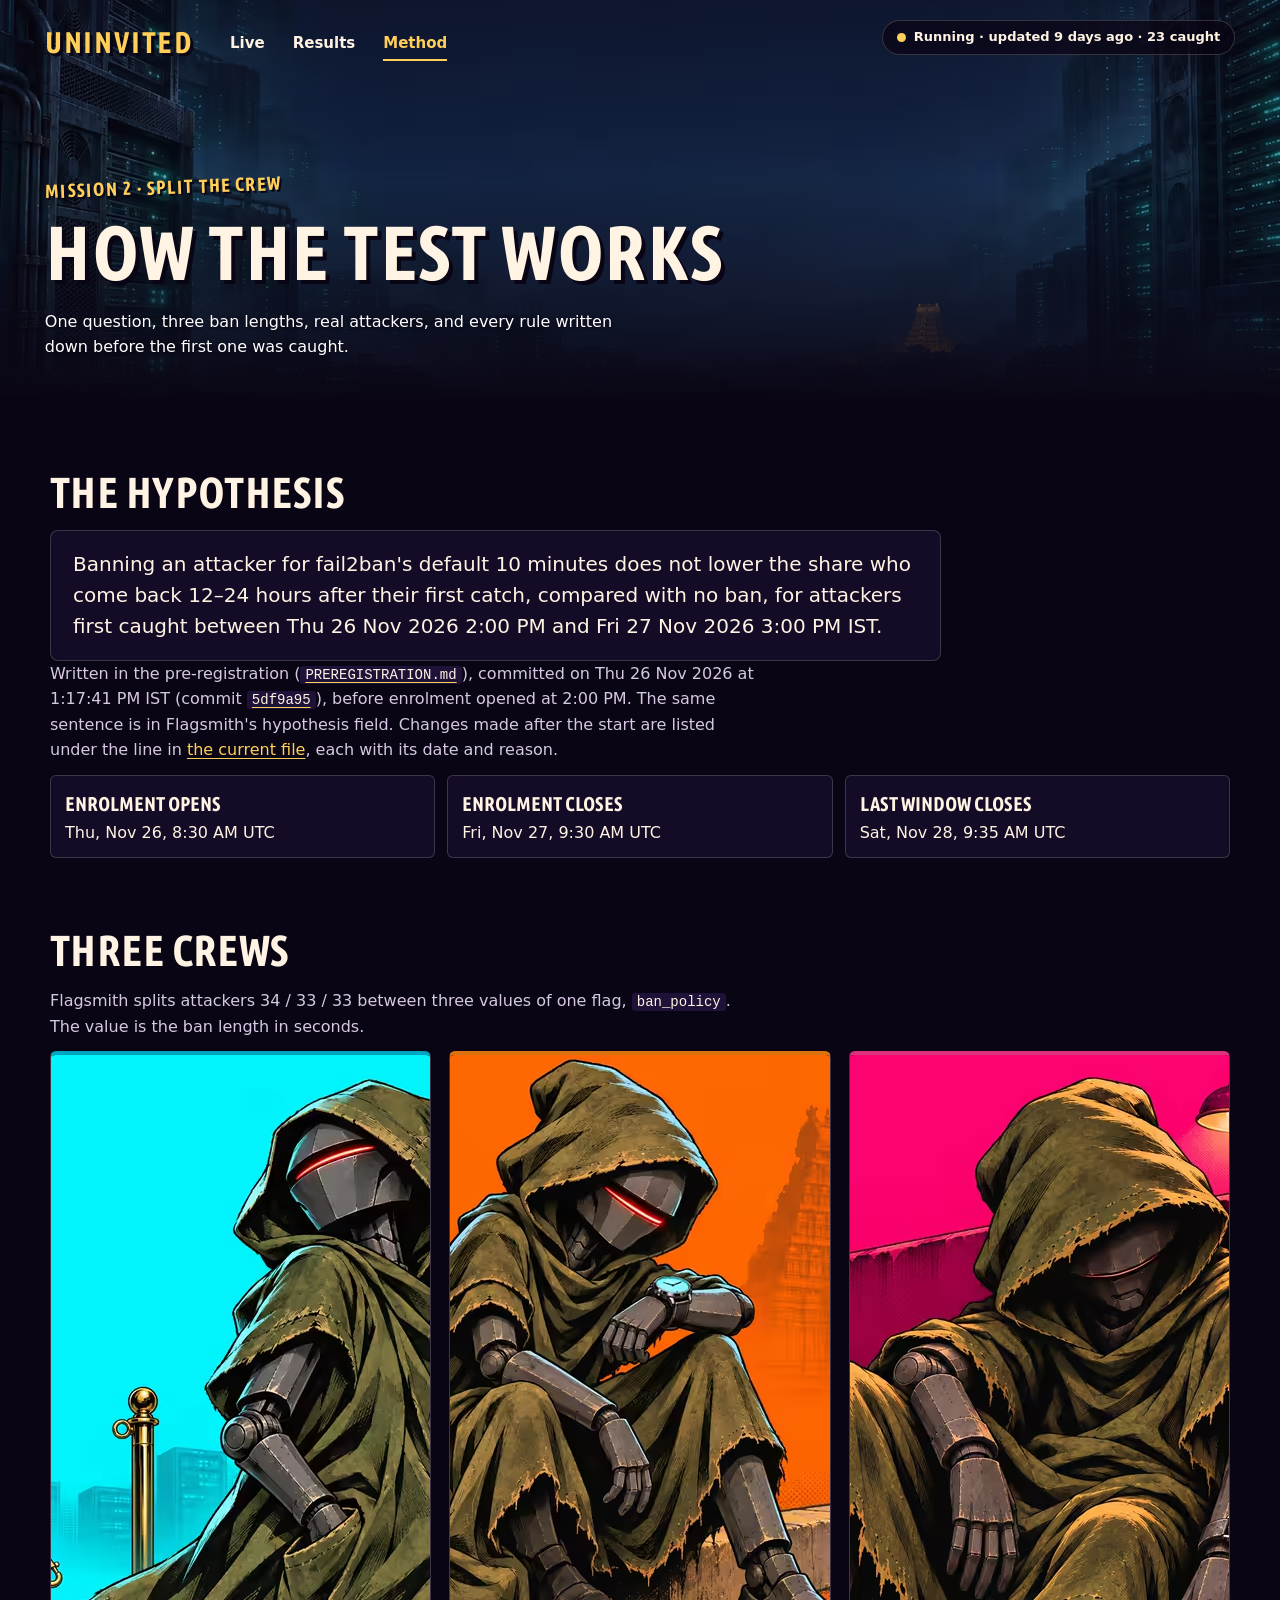
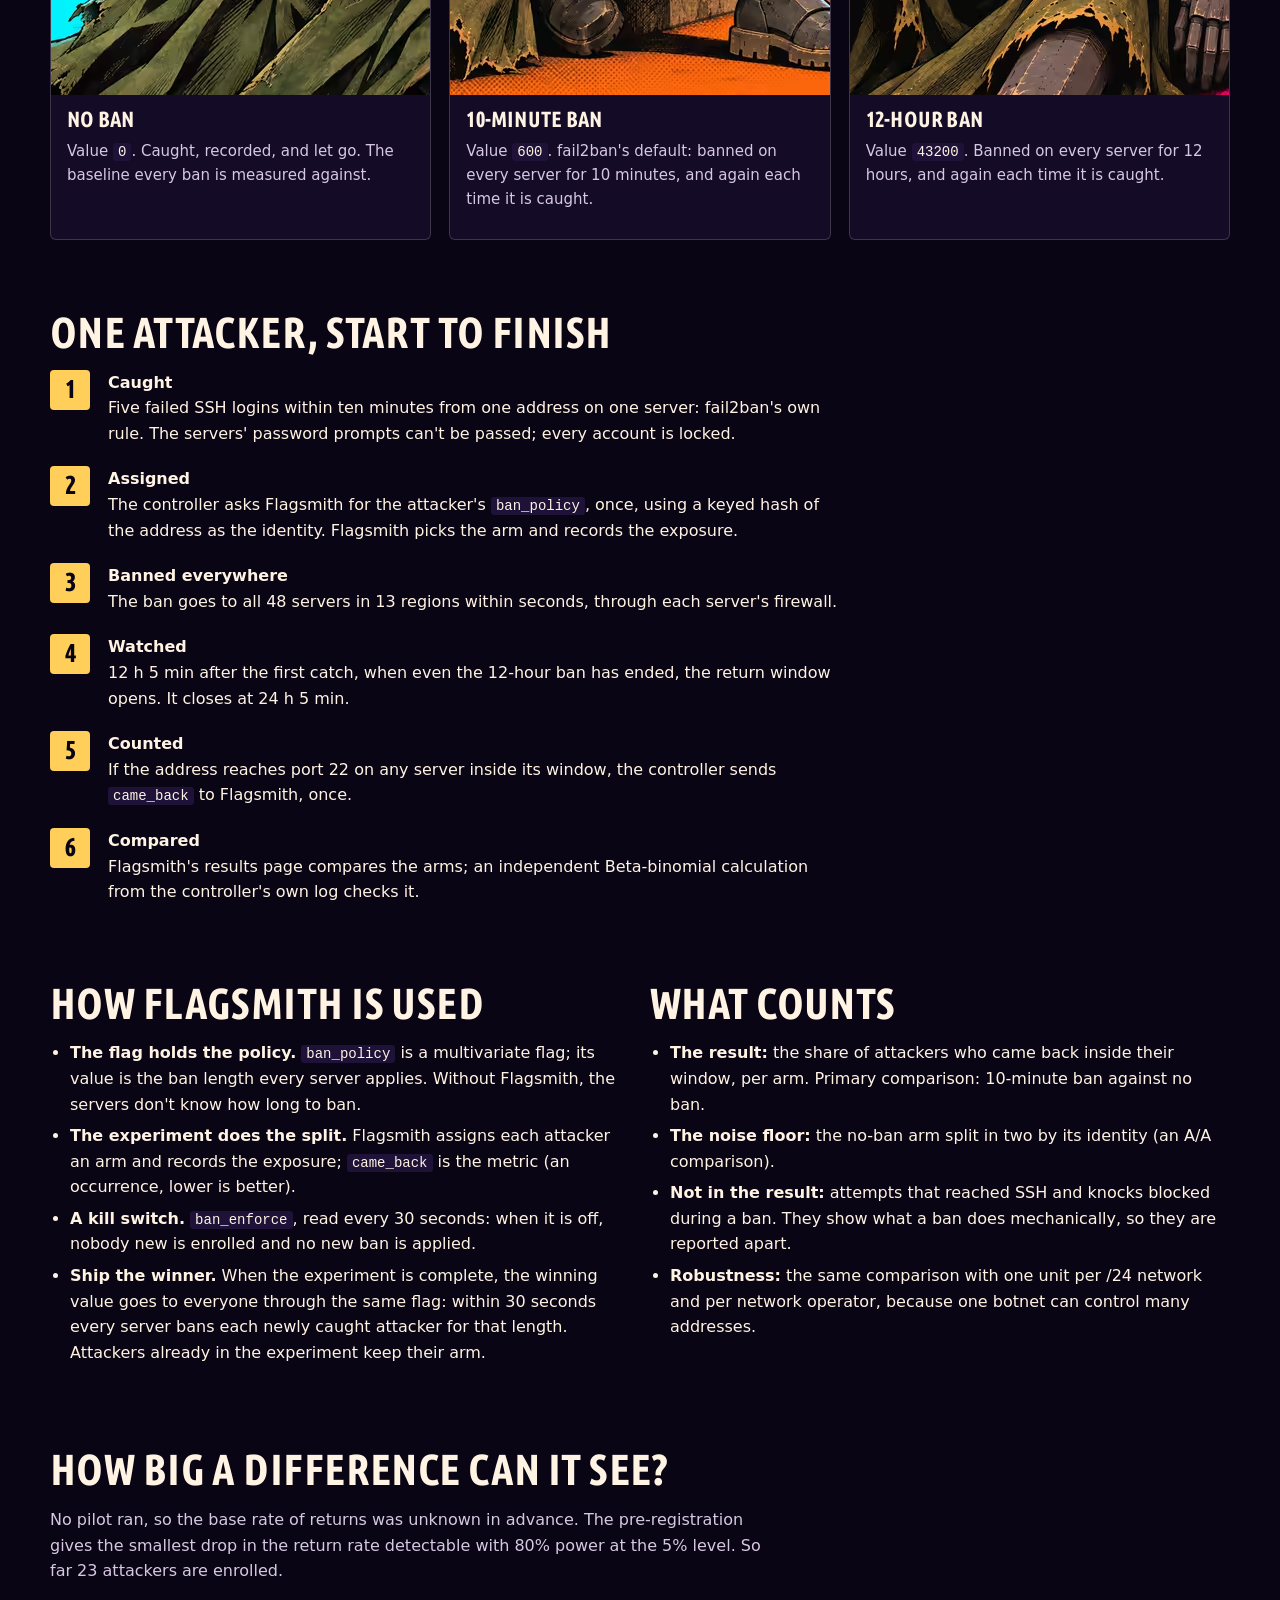
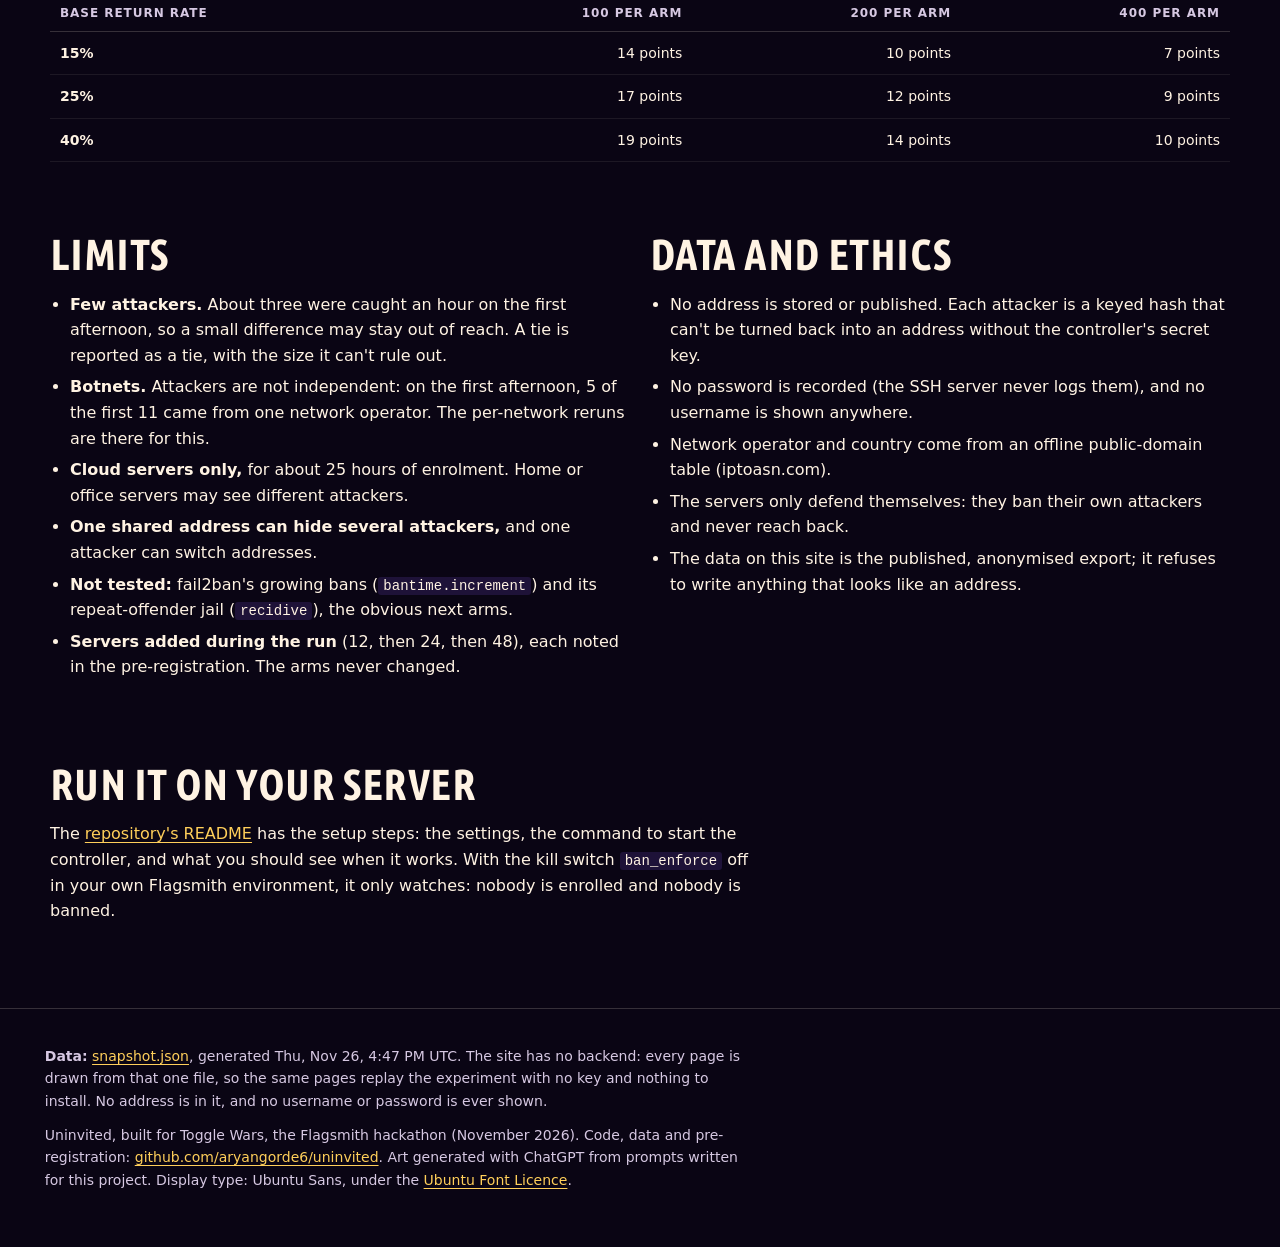
==== commit 3efee0b0: "Roll out the winner with the same flag; re-run the analysis from the published dataset; tests on eve" ====
--- a/site/method.html
+++ b/site/method.html
@@ -103,7 +103,7 @@
           <li><b>The flag holds the policy.</b> <code>ban_policy</code> is a multivariate flag; its value is the ban length every server applies. Without Flagsmith, the servers don't know how long to ban.</li>
           <li><b>The experiment does the split.</b> Flagsmith assigns each attacker an arm and records the exposure; <code>came_back</code> is the metric (an occurrence, lower is better).</li>
           <li><b>A kill switch.</b> <code>ban_enforce</code>, read every 30 seconds: when it is off, nobody new is enrolled and no new ban is applied.</li>
-          <li><b>Ship the winner.</b> When the experiment is complete, the winning value goes to everyone through the same flag, and every new catch on every server is banned for that length.</li>
+          <li><b>Ship the winner.</b> When the experiment is complete, the winning value goes to everyone through the same flag: within 30 seconds every server bans each newly caught attacker for that length. Attackers already in the experiment keep their arm.</li>
         </ul>
       </div>
       <div>
